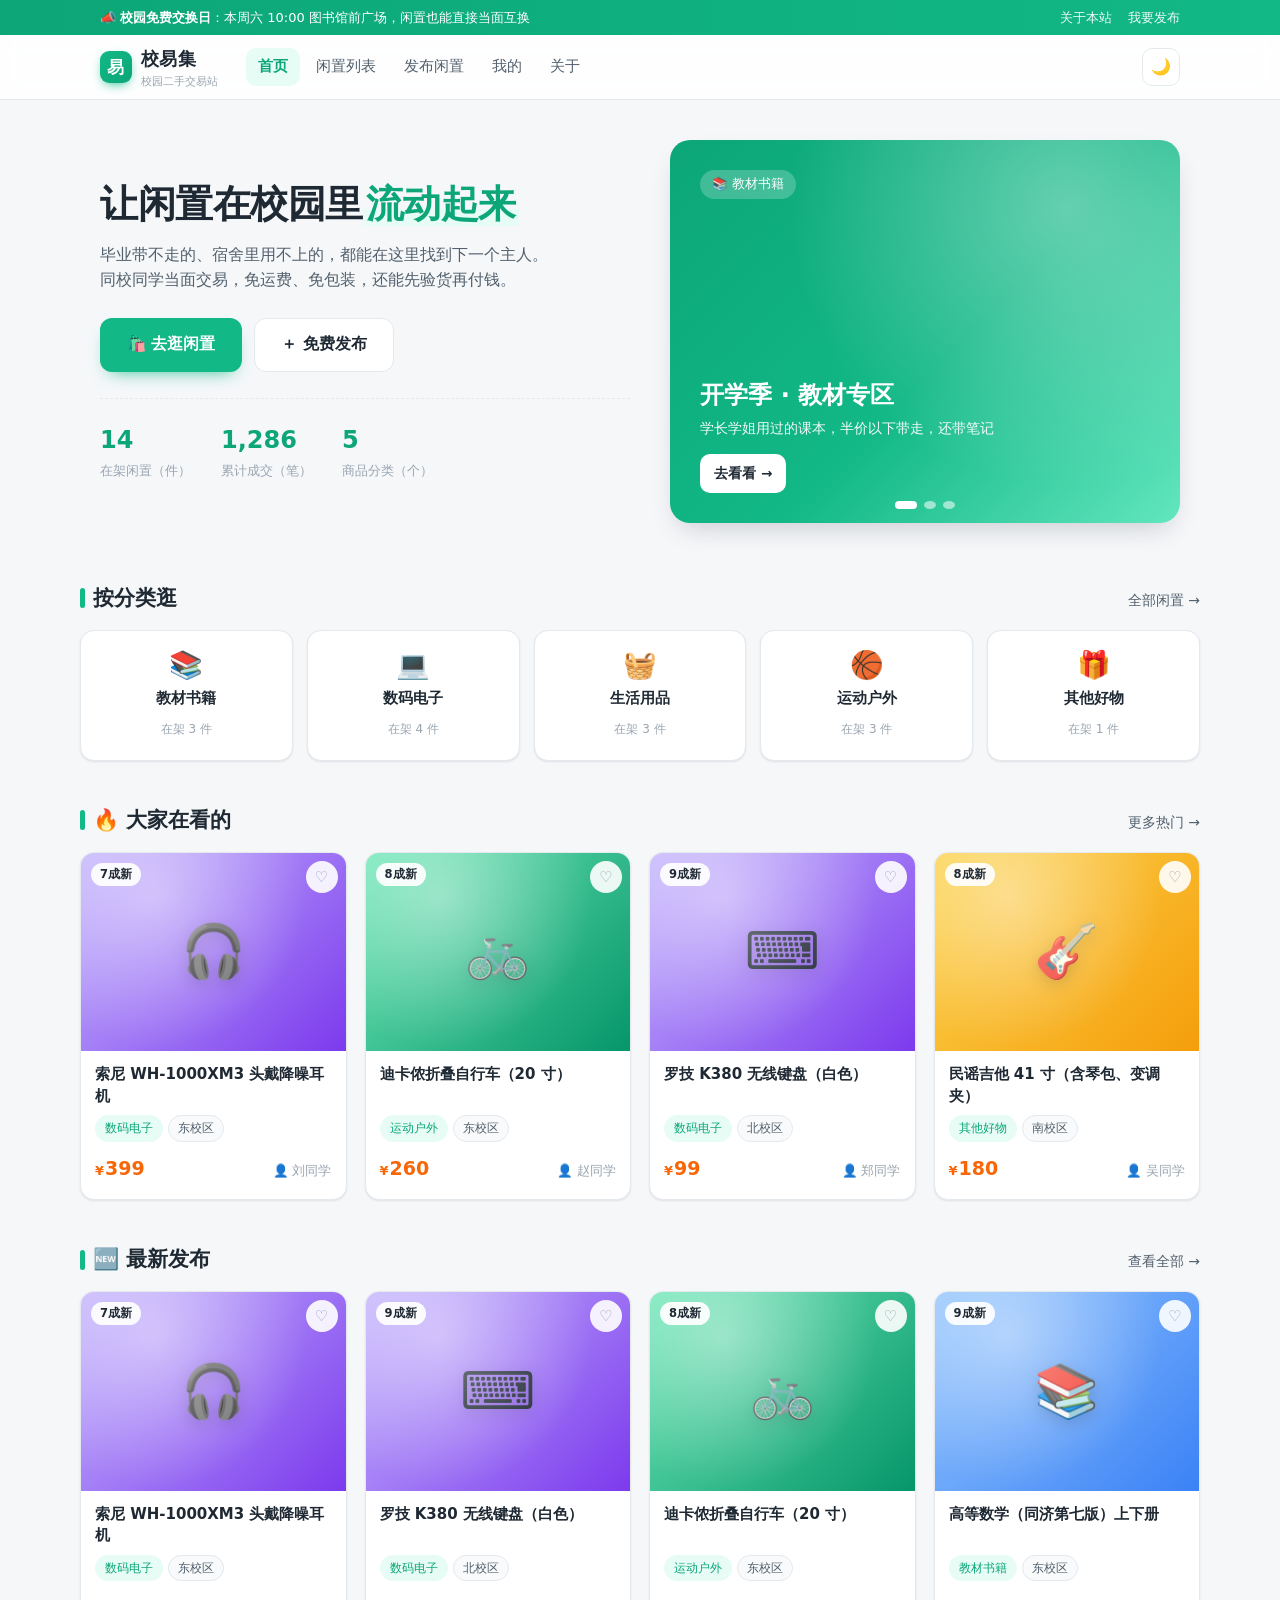
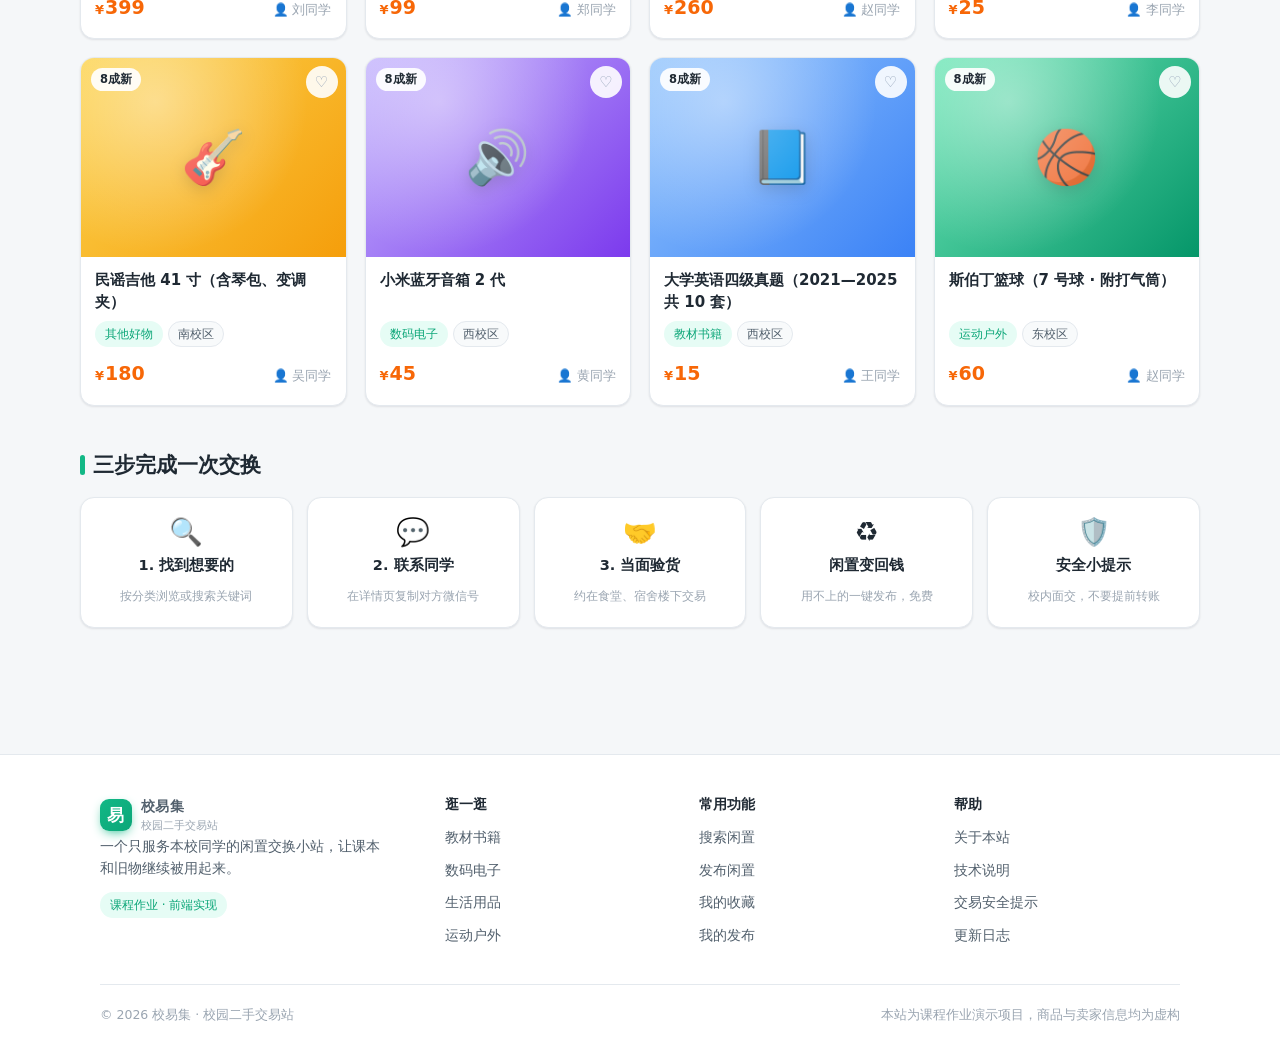
==== index.html @ 710a637f "初始提交：校易集 · 校园二手交易网站 纯前端校园闲置交换站点，原生 HTML5 + CSS3 + ES6，零依赖零构建。  - 6 个页面：首页 / 闲置列表 / 商品详情 / 发布闲置 / 我的 " ====
<!DOCTYPE html>
<html lang="zh-CN">
<head>
  <meta charset="UTF-8">
  <meta name="viewport" content="width=device-width, initial-scale=1">
  <title>校易集 · 校园二手交易站</title>
  <meta name="description" content="校易集是面向本校同学的闲置交换小站：教材书籍、数码电子、生活用品，同校面交，免运费、可当面试用。">
  <link rel="icon" href="data:image/svg+xml,<svg xmlns=%22http://www.w3.org/2000/svg%22 viewBox=%220 0 100 100%22><text y=%22.9em%22 font-size=%2290%22>♻️</text></svg>">
  <link rel="stylesheet" href="css/style.css">
</head>
<body data-page="index">

  <!-- ========== 顶部公告 ========== -->
  <div class="notice">
    <div class="container">
      <span>📣 <b>校园免费交换日</b>：本周六 10:00 图书馆前广场，闲置也能直接当面互换</span>
      <span class="notice-links">
        <a href="about.html">关于本站</a>
        <a href="publish.html">我要发布</a>
      </span>
    </div>
  </div>

  <!-- ========== 头部导航 ========== -->
  <header class="site-header">
    <div class="container">
      <a class="brand" href="index.html">
        <span class="brand-logo">易</span>
        <span>校易集<small>校园二手交易站</small></span>
      </a>
      <nav class="main-nav">
        <a href="index.html">首页</a>
        <a href="list.html">闲置列表</a>
        <a href="publish.html">发布闲置</a>
        <a href="mine.html">我的</a>
        <a href="about.html">关于</a>
      </nav>
      <div class="header-actions">
        <button class="icon-btn js-theme" title="切换深浅色">🌙</button>
        <button class="icon-btn nav-toggle" title="展开菜单">☰</button>
      </div>
    </div>
  </header>

  <main>
    <!-- ========== 首屏 ========== -->
    <div class="container">
      <section class="hero">
        <div>
          <h1>让闲置在校园里<span class="hl">流动起来</span></h1>
          <p class="lead">
            毕业带不走的、宿舍里用不上的，都能在这里找到下一个主人。
            同校同学当面交易，免运费、免包装，还能先验货再付钱。
          </p>
          <div class="hero-actions">
            <a class="btn btn-primary btn-lg" href="list.html">🛍️ 去逛闲置</a>
            <a class="btn btn-ghost btn-lg" href="publish.html">＋ 免费发布</a>
          </div>
          <div class="stats">
            <div>
              <div class="num js-count" id="statTotal" data-count="14">0</div>
              <div class="label">在架闲置（件）</div>
            </div>
            <div>
              <div class="num js-count" data-count="1286">0</div>
              <div class="label">累计成交（笔）</div>
            </div>
            <div>
              <div class="num js-count" data-count="5">0</div>
              <div class="label">商品分类（个）</div>
            </div>
          </div>
        </div>

        <!-- 轮播图 -->
        <div class="carousel" id="carousel">
          <div class="slides">
            <div class="slide s1">
              <span class="tag">📚 教材书籍</span>
              <h3>开学季 · 教材专区</h3>
              <p>学长学姐用过的课本，半价以下带走，还带笔记</p>
              <a class="btn btn-sm" href="list.html?cat=book">去看看 →</a>
            </div>
            <div class="slide s2">
              <span class="tag">💻 数码电子</span>
              <h3>毕业季 · 数码好物</h3>
              <p>耳机、键盘、音箱，都是还能用很久的东西</p>
              <a class="btn btn-sm" href="list.html?cat=digital">去看看 →</a>
            </div>
            <div class="slide s3">
              <span class="tag">🧺 生活用品</span>
              <h3>宿舍焕新 · 生活好物</h3>
              <p>台灯、收纳箱、保温杯，十几块就能改善生活</p>
              <a class="btn btn-sm" href="list.html?cat=life">去看看 →</a>
            </div>
          </div>
          <button class="carousel-btn prev" title="上一张">‹</button>
          <button class="carousel-btn next" title="下一张">›</button>
          <div class="dots">
            <button class="active" title="第 1 张"></button>
            <button title="第 2 张"></button>
            <button title="第 3 张"></button>
          </div>
        </div>
      </section>
    </div>

    <div class="container page">

      <!-- ========== 分类入口 ========== -->
      <section class="section">
        <div class="section-head">
          <h2>按分类逛</h2>
          <a class="more" href="list.html">全部闲置 →</a>
        </div>
        <div class="cat-grid" id="catGrid"></div>
      </section>

      <!-- ========== 热门闲置 ========== -->
      <section class="section">
        <div class="section-head">
          <h2>🔥 大家在看的</h2>
          <a class="more" href="list.html">更多热门 →</a>
        </div>
        <div class="card-grid" id="hotGrid"></div>
      </section>

      <!-- ========== 最新发布 ========== -->
      <section class="section">
        <div class="section-head">
          <h2>🆕 最新发布</h2>
          <a class="more" href="list.html?sort=newest">查看全部 →</a>
        </div>
        <div class="card-grid" id="freshGrid"></div>
      </section>

      <!-- ========== 使用说明 ========== -->
      <section class="section">
        <div class="section-head"><h2>三步完成一次交换</h2></div>
        <div class="cat-grid">
          <div class="cat-card"><span class="emoji">🔍</span><span class="name">1. 找到想要的</span><span class="count">按分类浏览或搜索关键词</span></div>
          <div class="cat-card"><span class="emoji">💬</span><span class="name">2. 联系同学</span><span class="count">在详情页复制对方微信号</span></div>
          <div class="cat-card"><span class="emoji">🤝</span><span class="name">3. 当面验货</span><span class="count">约在食堂、宿舍楼下交易</span></div>
          <div class="cat-card"><span class="emoji">♻️</span><span class="name">闲置变回钱</span><span class="count">用不上的一键发布，免费</span></div>
          <div class="cat-card"><span class="emoji">🛡️</span><span class="name">安全小提示</span><span class="count">校内面交，不要提前转账</span></div>
        </div>
      </section>
    </div>
  </main>

  <!-- ========== 页脚 ========== -->
  <footer class="site-footer">
    <div class="container">
      <div class="footer-grid">
        <div class="footer-about">
          <a class="brand" href="index.html">
            <span class="brand-logo">易</span>
            <span>校易集<small>校园二手交易站</small></span>
          </a>
          <p>一个只服务本校同学的闲置交换小站，让课本和旧物继续被用起来。</p>
          <span class="badge badge-brand">课程作业 · 前端实现</span>
        </div>
        <div>
          <h4>逛一逛</h4>
          <ul>
            <li><a href="list.html?cat=book">教材书籍</a></li>
            <li><a href="list.html?cat=digital">数码电子</a></li>
            <li><a href="list.html?cat=life">生活用品</a></li>
            <li><a href="list.html?cat=sport">运动户外</a></li>
          </ul>
        </div>
        <div>
          <h4>常用功能</h4>
          <ul>
            <li><a href="list.html">搜索闲置</a></li>
            <li><a href="publish.html">发布闲置</a></li>
            <li><a href="mine.html">我的收藏</a></li>
            <li><a href="mine.html">我的发布</a></li>
          </ul>
        </div>
        <div>
          <h4>帮助</h4>
          <ul>
            <li><a href="about.html">关于本站</a></li>
            <li><a href="about.html#tech">技术说明</a></li>
            <li><a href="about.html#tips">交易安全提示</a></li>
            <li><a href="about.html#log">更新日志</a></li>
          </ul>
        </div>
      </div>
      <div class="footer-bottom">
        <span>© <span class="js-year">2026</span> 校易集 · 校园二手交易站</span>
        <span>本站为课程作业演示项目，商品与卖家信息均为虚构</span>
      </div>
    </div>
  </footer>

  <script src="js/data.js"></script>
  <script src="js/app.js"></script>
</body>
</html>
---- css/style.css ----
/* ==========================================================
   校易集 · 校园二手交易站   公共样式表
   文件：css/style.css
   目录：
   01 设计变量 / 深浅主题    02 基础重置
   03 布局容器 / 通用组件    04 顶部公告条
   05 头部导航              06 按钮
   07 首页 Hero / 轮播       08 分类入口
   09 商品卡片              10 工具栏 / 筛选
   11 表单                  12 详情页
   13 弹窗 / 轻提示         14 页脚 / 返回顶部
   15 响应式（平板 / 手机）  16 动画
   ========================================================== */

/* ---------- 01 设计变量 / 深浅主题 ---------- */
:root {
  /* 品牌色：青绿色，呼应"闲置循环、环保" */
  --brand: #12b886;
  --brand-dark: #0ca678;
  --brand-soft: #e6fcf5;
  /* 点缀色：价格、强调按钮 */
  --accent: #f76707;
  --accent-soft: #fff4e6;

  /* 中性色 */
  --bg: #f5f7f9;
  --surface: #ffffff;
  --surface-2: #f8fafb;
  --text: #1f2933;
  --text-2: #52606d;
  --muted: #9aa5b1;
  --border: #e4e9ee;

  /* 圆角 / 阴影 / 间距 */
  --radius: 14px;
  --radius-sm: 10px;
  --radius-pill: 999px;
  --shadow-1: 0 1px 2px rgba(16, 24, 40, .06), 0 1px 3px rgba(16, 24, 40, .04);
  --shadow-2: 0 12px 28px -10px rgba(16, 24, 40, .22);
  --max: 1120px;

  /* 分类封面渐变 */
  --cov-book: linear-gradient(135deg, #93c5fd, #3b82f6);
  --cov-digital: linear-gradient(135deg, #c4b5fd, #7c3aed);
  --cov-life: linear-gradient(135deg, #fda4af, #f43f5e);
  --cov-sport: linear-gradient(135deg, #6ee7b7, #059669);
  --cov-misc: linear-gradient(135deg, #fcd34d, #f59e0b);
  --cov-default: linear-gradient(135deg, #cbd5e1, #94a3b8);

  --ease: cubic-bezier(.22, .61, .36, 1);
}

/* 深色主题：给 html 加 data-theme="dark" 即可整体换色 */
html[data-theme="dark"] {
  --brand: #20c997;
  --brand-dark: #12b886;
  --brand-soft: #10312a;
  --accent: #ff922b;
  --accent-soft: #3a2713;
  --bg: #0f1719;
  --surface: #172124;
  --surface-2: #1d2a2e;
  --text: #e7edf0;
  --text-2: #a9b6bd;
  --muted: #7d8b93;
  --border: #26343a;
  --shadow-1: 0 1px 2px rgba(0, 0, 0, .4);
  --shadow-2: 0 14px 30px -12px rgba(0, 0, 0, .65);
}

/* ---------- 02 基础重置 ---------- */
* { box-sizing: border-box; }

html { -webkit-text-size-adjust: 100%; }

body {
  margin: 0;
  background: var(--bg);
  color: var(--text);
  font-family: "PingFang SC", "Microsoft YaHei", "Hiragino Sans GB",
               "Segoe UI", system-ui, -apple-system, sans-serif;
  font-size: 15px;
  line-height: 1.65;
  transition: background-color .3s var(--ease), color .3s var(--ease);
}

img { max-width: 100%; display: block; }

a { color: inherit; text-decoration: none; }

h1, h2, h3, h4 { margin: 0; line-height: 1.3; font-weight: 700; }

p { margin: 0; }

ul { margin: 0; padding: 0; list-style: none; }

button, input, select, textarea { font: inherit; color: inherit; }

button { cursor: pointer; border: none; background: none; }

:focus-visible {
  outline: 2px solid var(--brand);
  outline-offset: 2px;
  border-radius: 6px;
}

::selection { background: var(--brand); color: #fff; }

/* ---------- 03 布局容器 / 通用组件 ---------- */
.container {
  width: 100%;
  max-width: var(--max);
  margin: 0 auto;
  padding: 0 20px;
}

.page { padding: 28px 0 60px; }

.section { margin-bottom: 46px; }

.section-head {
  display: flex;
  align-items: flex-end;
  justify-content: space-between;
  gap: 16px;
  margin-bottom: 18px;
}

.section-head h2 {
  font-size: 21px;
  display: flex;
  align-items: center;
  gap: 8px;
}

.section-head h2::before {
  content: "";
  width: 5px;
  height: 20px;
  border-radius: 3px;
  background: var(--brand);
}

.section-head .more {
  font-size: 14px;
  color: var(--text-2);
  transition: color .2s;
}

.section-head .more:hover { color: var(--brand); }

.sub { color: var(--text-2); font-size: 14px; }

.muted { color: var(--muted); }

.badge {
  display: inline-block;
  padding: 2px 9px;
  border-radius: var(--radius-pill);
  font-size: 12px;
  line-height: 1.7;
  background: var(--surface-2);
  color: var(--text-2);
  border: 1px solid var(--border);
}

.badge-brand { background: var(--brand-soft); color: var(--brand-dark); border-color: transparent; }
.badge-accent { background: var(--accent-soft); color: var(--accent); border-color: transparent; }

/* 面包屑 */
.breadcrumb {
  display: flex;
  flex-wrap: wrap;
  align-items: center;
  gap: 6px;
  font-size: 13.5px;
  color: var(--text-2);
  margin-bottom: 18px;
}

.breadcrumb a:hover { color: var(--brand); }
.breadcrumb .sep { color: var(--muted); }
.breadcrumb .current { color: var(--text); font-weight: 600; }

/* 页面标题区 */
.page-head { margin-bottom: 22px; }
.page-head h1 { font-size: 25px; margin-bottom: 6px; }

/* ---------- 04 顶部公告条 ---------- */
.notice {
  background: linear-gradient(90deg, var(--brand-dark), var(--brand));
  color: #fff;
  font-size: 13px;
}

.notice .container {
  display: flex;
  align-items: center;
  justify-content: space-between;
  gap: 12px;
  padding-top: 7px;
  padding-bottom: 7px;
}

.notice b { font-weight: 700; }
.notice .notice-links { display: flex; gap: 16px; opacity: .92; }
.notice .notice-links a:hover { text-decoration: underline; }

/* ---------- 05 头部导航 ---------- */
.site-header {
  position: sticky;
  top: 0;
  z-index: 50;
  background: color-mix(in srgb, var(--surface) 88%, transparent);
  backdrop-filter: saturate(1.4) blur(10px);
  border-bottom: 1px solid var(--border);
}

.site-header .container {
  display: flex;
  align-items: center;
  gap: 22px;
  height: 64px;
}

.brand {
  display: flex;
  align-items: center;
  gap: 9px;
  font-size: 18px;
  font-weight: 800;
  letter-spacing: .3px;
  white-space: nowrap;
}

.brand-logo {
  width: 32px;
  height: 32px;
  display: grid;
  place-items: center;
  border-radius: 9px;
  background: linear-gradient(135deg, var(--brand), var(--brand-dark));
  color: #fff;
  font-size: 17px;
  box-shadow: 0 4px 12px -4px var(--brand);
}

.brand small {
  display: block;
  font-size: 11px;
  font-weight: 500;
  color: var(--muted);
  letter-spacing: 0;
}

.main-nav {
  display: flex;
  align-items: center;
  gap: 4px;
  margin-left: 6px;
}

.main-nav a {
  position: relative;
  padding: 7px 12px;
  border-radius: var(--radius-sm);
  font-size: 14.5px;
  color: var(--text-2);
  transition: background-color .2s, color .2s;
}

.main-nav a:hover { color: var(--text); background: var(--surface-2); }

.main-nav a.active { color: var(--brand-dark); background: var(--brand-soft); font-weight: 600; }

.header-actions {
  display: flex;
  align-items: center;
  gap: 8px;
  margin-left: auto;
}

.icon-btn {
  width: 38px;
  height: 38px;
  display: grid;
  place-items: center;
  border-radius: var(--radius-sm);
  border: 1px solid var(--border);
  background: var(--surface);
  font-size: 16px;
  transition: transform .15s var(--ease), border-color .2s, background-color .2s;
}

.icon-btn:hover { border-color: var(--brand); background: var(--brand-soft); }
.icon-btn:active { transform: scale(.94); }

.nav-toggle { display: none; }

/* ---------- 06 按钮 ---------- */
.btn {
  display: inline-flex;
  align-items: center;
  justify-content: center;
  gap: 7px;
  padding: 10px 18px;
  border-radius: var(--radius-sm);
  font-size: 14.5px;
  font-weight: 600;
  border: 1px solid transparent;
  transition: transform .15s var(--ease), background-color .2s,
              border-color .2s, color .2s, box-shadow .2s;
}

.btn:active { transform: translateY(1px) scale(.99); }

.btn-primary {
  background: var(--brand);
  color: #fff;
  box-shadow: 0 8px 18px -10px var(--brand);
}

.btn-primary:hover { background: var(--brand-dark); }

.btn-ghost {
  background: var(--surface);
  border-color: var(--border);
  color: var(--text);
}

.btn-ghost:hover { border-color: var(--brand); color: var(--brand-dark); }

.btn-soft { background: var(--brand-soft); color: var(--brand-dark); }
.btn-soft:hover { background: var(--brand); color: #fff; }

.btn-lg { padding: 13px 26px; font-size: 15.5px; border-radius: 12px; }
.btn-sm { padding: 7px 13px; font-size: 13.5px; }
.btn-block { width: 100%; }
.btn[disabled] { opacity: .5; cursor: not-allowed; }

/* ---------- 07 首页 Hero / 轮播 ---------- */
.hero {
  display: grid;
  grid-template-columns: 1.02fr .98fr;
  gap: 40px;
  align-items: center;
  padding: 40px 0 34px;
}

.hero h1 {
  font-size: 38px;
  line-height: 1.25;
  letter-spacing: -.5px;
  margin-bottom: 14px;
}

.hero h1 .hl {
  color: var(--brand-dark);
  background: linear-gradient(transparent 62%, var(--brand-soft) 0);
  padding: 0 3px;
}

.hero .lead {
  font-size: 15.5px;
  color: var(--text-2);
  max-width: 46ch;
  margin-bottom: 24px;
}

.hero-actions { display: flex; flex-wrap: wrap; gap: 12px; margin-bottom: 26px; }

/* 首页数据统计 */
.stats {
  display: flex;
  gap: 30px;
  padding-top: 22px;
  border-top: 1px dashed var(--border);
}

.stats .num {
  font-size: 24px;
  font-weight: 800;
  color: var(--brand-dark);
  font-variant-numeric: tabular-nums;
}

.stats .num i { font-style: normal; font-size: 14px; margin-left: 1px; }
.stats .label { font-size: 13px; color: var(--muted); }

/* 轮播 */
.carousel {
  position: relative;
  border-radius: 20px;
  overflow: hidden;
  box-shadow: var(--shadow-2);
  background: var(--surface);
}

.slides { display: flex; transition: transform .55s var(--ease); }

.slide {
  min-width: 100%;
  aspect-ratio: 4 / 3;
  padding: 30px;
  display: flex;
  flex-direction: column;
  justify-content: flex-end;
  color: #fff;
  position: relative;
}

.slide::before {
  content: "";
  position: absolute;
  inset: 0;
  background: radial-gradient(circle at 78% 18%, rgba(255, 255, 255, .35), transparent 55%);
}

.slide > * { position: relative; }

.slide .tag {
  align-self: flex-start;
  padding: 4px 12px;
  border-radius: var(--radius-pill);
  background: rgba(255, 255, 255, .22);
  backdrop-filter: blur(4px);
  font-size: 12.5px;
  margin-bottom: auto;
}

.slide h3 { font-size: 24px; margin-bottom: 6px; }
.slide p { font-size: 14px; opacity: .94; margin-bottom: 14px; }

/* 这两个元素底色固定是白色，文字颜色也固定成深色，避免深色主题下白底白字看不见 */
.slide .btn { align-self: flex-start; background: #fff; color: #1f2933; }
.slide .btn:hover { background: rgba(255, 255, 255, .88); }

.s1 { background: linear-gradient(135deg, #0ca678, #12b886 55%, #63e6be); }
.s2 { background: linear-gradient(135deg, #4c6ef5, #7048e8 60%, #b197fc); }
.s3 { background: linear-gradient(135deg, #f76707, #f59f00 60%, #ffd43b); }

.carousel-btn {
  position: absolute;
  top: 50%;
  transform: translateY(-50%);
  width: 38px;
  height: 38px;
  border-radius: 50%;
  display: grid;
  place-items: center;
  background: rgba(255, 255, 255, .82);
  color: #1f2933;
  font-size: 17px;
  box-shadow: var(--shadow-1);
  opacity: 0;
  transition: opacity .25s, background-color .2s;
}

.carousel:hover .carousel-btn { opacity: 1; }
.carousel-btn:hover { background: #fff; }
.carousel-btn.prev { left: 12px; }
.carousel-btn.next { right: 12px; }

.dots {
  position: absolute;
  left: 0;
  right: 0;
  bottom: 14px;
  display: flex;
  justify-content: center;
  gap: 7px;
}

.dots button {
  width: 8px;
  height: 8px;
  border-radius: 50%;
  background: rgba(255, 255, 255, .55);
  transition: width .25s var(--ease), background-color .25s;
}

.dots button.active { width: 22px; border-radius: 4px; background: #fff; }

/* ---------- 08 分类入口 ---------- */
.cat-grid {
  display: grid;
  grid-template-columns: repeat(5, 1fr);
  gap: 14px;
}

.cat-card {
  display: flex;
  flex-direction: column;
  align-items: center;
  gap: 9px;
  padding: 20px 12px;
  background: var(--surface);
  border: 1px solid var(--border);
  border-radius: var(--radius);
  box-shadow: var(--shadow-1);
  transition: transform .2s var(--ease), box-shadow .2s, border-color .2s;
}

.cat-card:hover {
  transform: translateY(-4px);
  box-shadow: var(--shadow-2);
  border-color: color-mix(in srgb, var(--brand) 40%, var(--border));
}

.cat-card .emoji { font-size: 27px; line-height: 1; }
.cat-card .name { font-weight: 600; font-size: 14.5px; }
.cat-card .count { font-size: 12px; color: var(--muted); }

/* ---------- 09 商品卡片 ---------- */
.card-grid {
  display: grid;
  grid-template-columns: repeat(auto-fill, minmax(215px, 1fr));
  gap: 18px;
}

.p-card {
  position: relative;
  display: flex;
  flex-direction: column;
  background: var(--surface);
  border: 1px solid var(--border);
  border-radius: var(--radius);
  overflow: hidden;
  box-shadow: var(--shadow-1);
  transition: transform .22s var(--ease), box-shadow .22s, border-color .22s;
}

.p-card:hover {
  transform: translateY(-5px);
  box-shadow: var(--shadow-2);
  border-color: color-mix(in srgb, var(--brand) 35%, var(--border));
}

/* 封面：没有真实照片时用分类渐变色 + 图标 */
.p-cover {
  position: relative;
  aspect-ratio: 4 / 3;
  display: grid;
  place-items: center;
  background: var(--cov-default);
  overflow: hidden;
}

.p-cover::after {
  content: "";
  position: absolute;
  inset: 0;
  background: radial-gradient(circle at 28% 22%, rgba(255, 255, 255, .42), transparent 62%);
}

.p-cover .emoji {
  font-size: 52px;
  filter: drop-shadow(0 4px 8px rgba(0, 0, 0, .18));
  transition: transform .35s var(--ease);
}

.p-card:hover .p-cover .emoji { transform: scale(1.12) rotate(-4deg); }

.p-cover img { width: 100%; height: 100%; object-fit: cover; }

/* 分类封面底色。写成两个类名是为了权重高于后面 .detail-cover / .p-cover 的灰色兜底，
   否则详情页大图会被兜底色盖掉，变成一片灰。 */
.p-cover.cov-book, .detail-cover.cov-book { background: var(--cov-book); }
.p-cover.cov-digital, .detail-cover.cov-digital { background: var(--cov-digital); }
.p-cover.cov-life, .detail-cover.cov-life { background: var(--cov-life); }
.p-cover.cov-sport, .detail-cover.cov-sport { background: var(--cov-sport); }
.p-cover.cov-misc, .detail-cover.cov-misc { background: var(--cov-misc); }

.p-cover .cond {
  position: absolute;
  top: 10px;
  left: 10px;
  z-index: 2;
  padding: 2px 9px;
  border-radius: var(--radius-pill);
  background: rgba(255, 255, 255, .92);
  color: #1f2933;
  font-size: 11.5px;
  font-weight: 600;
}

/* 收藏小按钮 */
.fav-btn {
  position: absolute;
  top: 8px;
  right: 8px;
  z-index: 2;
  width: 32px;
  height: 32px;
  display: grid;
  place-items: center;
  border-radius: 50%;
  background: rgba(255, 255, 255, .9);
  font-size: 15px;
  color: #94a3b8;
  transition: transform .18s var(--ease), color .2s, background-color .2s;
}

.fav-btn:hover { transform: scale(1.1); background: #fff; }
.fav-btn.on { color: #f43f5e; }

.p-body { padding: 13px 14px 15px; display: flex; flex-direction: column; gap: 7px; flex: 1; }

.p-title {
  font-size: 15px;
  font-weight: 600;
  line-height: 1.45;
  display: -webkit-box;
  -webkit-line-clamp: 2;
  -webkit-box-orient: vertical;
  overflow: hidden;
  min-height: 44px;
}

.p-tags { display: flex; flex-wrap: wrap; gap: 5px; }

.p-foot {
  display: flex;
  align-items: baseline;
  justify-content: space-between;
  gap: 8px;
  margin-top: auto;
  padding-top: 4px;
}

.price { color: var(--accent); font-weight: 800; font-size: 19px; font-variant-numeric: tabular-nums; }
.price i { font-style: normal; font-size: 13px; margin-right: 1px; }
.price-old { font-size: 12.5px; color: var(--muted); text-decoration: line-through; }

.p-seller { font-size: 12.5px; color: var(--muted); display: flex; align-items: center; gap: 4px; }

.card-link { position: absolute; inset: 0; z-index: 1; }

/* 卡片底部附加的操作按钮（"我的"页面用）：要盖在整卡链接之上才点得动 */
.p-action {
  position: relative;
  z-index: 2;
  margin: 0 13px 13px;
  width: calc(100% - 26px);
}

/* ---------- 10 工具栏 / 筛选 ---------- */
.toolbar {
  display: flex;
  flex-wrap: wrap;
  align-items: center;
  gap: 12px;
  padding: 14px 16px;
  background: var(--surface);
  border: 1px solid var(--border);
  border-radius: var(--radius);
  box-shadow: var(--shadow-1);
  margin-bottom: 18px;
}

.search-box {
  display: flex;
  align-items: center;
  gap: 8px;
  flex: 1 1 230px;
  padding: 8px 13px;
  border: 1px solid var(--border);
  border-radius: var(--radius-sm);
  background: var(--surface-2);
  transition: border-color .2s, box-shadow .2s;
}

.search-box:focus-within {
  border-color: var(--brand);
  box-shadow: 0 0 0 3px var(--brand-soft);
}

.search-box input {
  flex: 1;
  border: none;
  background: none;
  outline: none;
  font-size: 14.5px;
}

.toolbar .select {
  padding: 9px 12px;
  border: 1px solid var(--border);
  border-radius: var(--radius-sm);
  background: var(--surface-2);
  font-size: 14px;
  outline: none;
  cursor: pointer;
}

.toolbar .select:focus { border-color: var(--brand); }

.switch { display: flex; align-items: center; gap: 7px; font-size: 13.5px; color: var(--text-2); cursor: pointer; }
.switch input { width: 16px; height: 16px; accent-color: var(--brand); cursor: pointer; }

.chips { display: flex; flex-wrap: wrap; gap: 8px; margin-bottom: 18px; }

.chip {
  padding: 7px 15px;
  border-radius: var(--radius-pill);
  border: 1px solid var(--border);
  background: var(--surface);
  font-size: 14px;
  color: var(--text-2);
  transition: all .2s var(--ease);
}

.chip:hover { border-color: var(--brand); color: var(--brand-dark); }

.chip.active {
  background: var(--brand);
  border-color: var(--brand);
  color: #fff;
  font-weight: 600;
  box-shadow: 0 6px 14px -8px var(--brand);
}

.list-info {
  display: flex;
  align-items: center;
  justify-content: space-between;
  gap: 12px;
  margin-bottom: 14px;
  font-size: 13.5px;
  color: var(--text-2);
}

.list-info b { color: var(--accent); font-size: 15px; }

/* 空状态 */
.empty {
  padding: 60px 20px;
  text-align: center;
  background: var(--surface);
  border: 1px dashed var(--border);
  border-radius: var(--radius);
  color: var(--text-2);
}

.empty .emoji { font-size: 42px; display: block; margin-bottom: 10px; }
.empty h3 { font-size: 17px; margin-bottom: 6px; color: var(--text); }
.empty p { margin-bottom: 16px; font-size: 14px; }

/* ---------- 11 表单 ---------- */
.form-card {
  background: var(--surface);
  border: 1px solid var(--border);
  border-radius: var(--radius);
  box-shadow: var(--shadow-1);
  padding: 26px;
  max-width: 720px;
}

.form-row { margin-bottom: 20px; }

.form-row > label {
  display: block;
  font-size: 14px;
  font-weight: 600;
  margin-bottom: 7px;
}

.form-row > label .req { color: var(--accent); margin-left: 3px; }

.form-row .hint { font-size: 12.5px; color: var(--muted); margin-top: 6px; }

.input, .textarea {
  width: 100%;
  padding: 11px 13px;
  border: 1px solid var(--border);
  border-radius: var(--radius-sm);
  background: var(--surface-2);
  outline: none;
  transition: border-color .2s, box-shadow .2s;
}

.textarea { min-height: 110px; resize: vertical; line-height: 1.6; }

.input:focus, .textarea:focus {
  border-color: var(--brand);
  box-shadow: 0 0 0 3px var(--brand-soft);
  background: var(--surface);
}

.form-row.invalid .input,
.form-row.invalid .textarea { border-color: #f43f5e; }

.error-msg {
  display: none;
  margin-top: 6px;
  font-size: 12.5px;
  color: #f43f5e;
}

.form-row.invalid .error-msg { display: block; }

.form-grid-2 { display: grid; grid-template-columns: 1fr 1fr; gap: 16px; }

.radio-group { display: flex; flex-wrap: wrap; gap: 9px; }

.radio-group label {
  display: flex;
  align-items: center;
  gap: 6px;
  padding: 8px 13px;
  border: 1px solid var(--border);
  border-radius: var(--radius-sm);
  background: var(--surface-2);
  font-size: 14px;
  cursor: pointer;
  transition: all .18s var(--ease);
}

.radio-group label:hover { border-color: var(--brand); }
.radio-group input { accent-color: var(--brand); }
.radio-group label:has(input:checked) {
  border-color: var(--brand);
  background: var(--brand-soft);
  color: var(--brand-dark);
  font-weight: 600;
}

.form-actions {
  display: flex;
  gap: 12px;
  border-top: 1px dashed var(--border);
  margin-top: 26px;
  padding-top: 20px;
}

/* ---------- 12 详情页 ---------- */
.detail {
  display: grid;
  grid-template-columns: 1.05fr .95fr;
  gap: 34px;
  align-items: start;
}

.detail-cover {
  position: relative;
  aspect-ratio: 4 / 3;
  border-radius: var(--radius);
  display: grid;
  place-items: center;
  background: var(--cov-default);
  overflow: hidden;
  box-shadow: var(--shadow-1);
}

.detail-cover::after {
  content: "";
  position: absolute;
  inset: 0;
  /* 左上角一点柔光、底部压一点暗，让大图有层次，不至于糊成一片灰 */
  background: radial-gradient(circle at 30% 22%, rgba(255, 255, 255, .26), transparent 58%),
              linear-gradient(180deg, transparent 55%, rgba(0, 0, 0, .12));
}

.detail-cover .emoji { font-size: 132px; filter: drop-shadow(0 10px 22px rgba(0, 0, 0, .3)); }
.detail-cover img { width: 100%; height: 100%; object-fit: cover; }

.detail-title { font-size: 26px; line-height: 1.35; margin-bottom: 12px; }

.price-box {
  display: flex;
  align-items: baseline;
  gap: 10px;
  padding: 16px 18px;
  border-radius: var(--radius);
  background: var(--accent-soft);
  margin-bottom: 18px;
}

.price-box .price { font-size: 32px; }

.spec-list {
  display: grid;
  grid-template-columns: repeat(2, 1fr);
  gap: 10px 16px;
  margin-bottom: 20px;
}

.spec-list li {
  display: flex;
  gap: 8px;
  font-size: 14px;
  padding: 9px 12px;
  background: var(--surface);
  border: 1px solid var(--border);
  border-radius: var(--radius-sm);
}

.spec-list .k { color: var(--muted); white-space: nowrap; }
.spec-list .v { font-weight: 600; }

.desc-box {
  padding: 16px 18px;
  background: var(--surface);
  border: 1px solid var(--border);
  border-radius: var(--radius);
  margin-bottom: 20px;
}

.desc-box h3 { font-size: 15px; margin-bottom: 8px; }
.desc-box p { color: var(--text-2); font-size: 14.5px; white-space: pre-line; }

.seller-card {
  display: flex;
  align-items: center;
  gap: 12px;
  padding: 14px 16px;
  background: var(--surface);
  border: 1px solid var(--border);
  border-radius: var(--radius);
  margin-bottom: 20px;
}

.avatar {
  width: 44px;
  height: 44px;
  border-radius: 50%;
  display: grid;
  place-items: center;
  font-size: 21px;
  background: var(--brand-soft);
}

.seller-card .name { font-weight: 700; }
.seller-card .meta { font-size: 12.5px; color: var(--muted); }

.detail-actions { display: flex; gap: 12px; flex-wrap: wrap; }

/* ---------- 13 弹窗 / 轻提示 ---------- */
.modal-mask {
  position: fixed;
  inset: 0;
  z-index: 200;
  display: none;
  place-items: center;
  padding: 20px;
  background: rgba(15, 23, 25, .5);
  backdrop-filter: blur(3px);
}

.modal-mask.show { display: grid; animation: fadeIn .22s var(--ease); }

.modal {
  width: 100%;
  max-width: 400px;
  background: var(--surface);
  border-radius: 18px;
  padding: 24px;
  box-shadow: 0 24px 60px -20px rgba(0, 0, 0, .45);
  animation: popIn .26s var(--ease);
}

.modal h3 { font-size: 18px; margin-bottom: 6px; }
.modal .modal-sub { font-size: 13.5px; color: var(--muted); margin-bottom: 18px; }

.contact-line {
  display: flex;
  align-items: center;
  justify-content: space-between;
  gap: 10px;
  padding: 12px 14px;
  background: var(--surface-2);
  border: 1px dashed var(--border);
  border-radius: var(--radius-sm);
  margin-bottom: 14px;
}

.contact-line .val { font-weight: 700; letter-spacing: .4px; }

.modal-actions { display: flex; gap: 10px; justify-content: flex-end; margin-top: 6px; }

.toast {
  position: fixed;
  left: 50%;
  bottom: 34px;
  z-index: 300;
  transform: translate(-50%, 24px);
  padding: 11px 20px;
  border-radius: var(--radius-pill);
  background: #1f2933;
  color: #fff;
  font-size: 14px;
  box-shadow: var(--shadow-2);
  opacity: 0;
  pointer-events: none;
  transition: opacity .25s, transform .3s var(--ease);
}

.toast.show { opacity: 1; transform: translate(-50%, 0); }

/* 返回顶部 */
.to-top {
  position: fixed;
  right: 24px;
  bottom: 26px;
  z-index: 60;
  width: 44px;
  height: 44px;
  display: grid;
  place-items: center;
  border-radius: 50%;
  background: var(--surface);
  border: 1px solid var(--border);
  box-shadow: var(--shadow-2);
  font-size: 18px;
  opacity: 0;
  transform: translateY(12px);
  pointer-events: none;
  transition: opacity .25s, transform .25s var(--ease), border-color .2s;
}

.to-top.show { opacity: 1; transform: none; pointer-events: auto; }
.to-top:hover { border-color: var(--brand); color: var(--brand-dark); }

/* ---------- 14 页脚 ---------- */
.site-footer {
  background: var(--surface);
  border-top: 1px solid var(--border);
  padding: 40px 0 26px;
  margin-top: 20px;
}

.footer-grid {
  display: grid;
  grid-template-columns: 1.4fr 1fr 1fr 1fr;
  gap: 28px;
  margin-bottom: 28px;
}

.footer-grid h4 { font-size: 14px; margin-bottom: 12px; }
.footer-grid li { margin-bottom: 8px; }
.footer-grid a { font-size: 13.5px; color: var(--text-2); transition: color .2s; }
.footer-grid a:hover { color: var(--brand-dark); }

.footer-about p { font-size: 13.5px; color: var(--text-2); max-width: 34ch; margin-bottom: 12px; }

.footer-bottom {
  display: flex;
  flex-wrap: wrap;
  gap: 8px;
  justify-content: space-between;
  padding-top: 20px;
  border-top: 1px solid var(--border);
  font-size: 12.5px;
  color: var(--muted);
}

/* ---------- 15 响应式 ---------- */
@media (max-width: 980px) {
  .hero { grid-template-columns: 1fr; gap: 30px; padding-top: 26px; }
  .hero h1 { font-size: 30px; }
  .detail { grid-template-columns: 1fr; gap: 26px; }
  .cat-grid { grid-template-columns: repeat(3, 1fr); }
  .footer-grid { grid-template-columns: 1fr 1fr; gap: 22px; }

  /* 小屏时导航收进抽屉 */
  .nav-toggle { display: grid; }
  .main-nav {
    position: absolute;
    top: 64px;
    left: 0;
    right: 0;
    flex-direction: column;
    align-items: stretch;
    gap: 2px;
    padding: 10px 16px 16px;
    background: var(--surface);
    border-bottom: 1px solid var(--border);
    box-shadow: var(--shadow-2);
    display: none;
  }
  .main-nav.open { display: flex; animation: fadeIn .2s var(--ease); }
  .main-nav a { padding: 11px 12px; }
}

@media (max-width: 620px) {
  body { font-size: 14.5px; }
  .container { padding: 0 15px; }
  .notice .notice-links { display: none; }
  .brand small { display: none; }
  .card-grid { grid-template-columns: repeat(2, 1fr); gap: 12px; }
  .p-cover .emoji { font-size: 38px; }
  .p-body { padding: 10px 11px 12px; }
  .p-title { font-size: 13.5px; min-height: 40px; }
  .price { font-size: 16.5px; }
  .cat-grid { grid-template-columns: repeat(2, 1fr); }
  .form-card { padding: 18px; }
  .form-grid-2 { grid-template-columns: 1fr; gap: 0; }
  .spec-list { grid-template-columns: 1fr; }
  .detail-cover .emoji { font-size: 76px; }
  .detail-title { font-size: 21px; }
  .stats { gap: 18px; }
  .stats .num { font-size: 20px; }
  .footer-grid { grid-template-columns: 1fr; }
  .to-top { right: 14px; bottom: 16px; }
}

/* ---------- 16 动画 ---------- */
@keyframes fadeIn {
  from { opacity: 0; }
  to { opacity: 1; }
}

@keyframes fadeUp {
  from { opacity: 0; transform: translateY(14px); }
  to { opacity: 1; transform: none; }
}

@keyframes popIn {
  from { opacity: 0; transform: scale(.94) translateY(8px); }
  to { opacity: 1; transform: none; }
}

/* 卡片依次淡入：JS 会给每张卡设置 --i 序号 */
.p-card { animation: fadeUp .45s var(--ease) backwards; animation-delay: calc(var(--i, 0) * 45ms); }

.fade-up { animation: fadeUp .5s var(--ease) backwards; }

@media (prefers-reduced-motion: reduce) {
  * { animation: none !important; transition: none !important; }
}
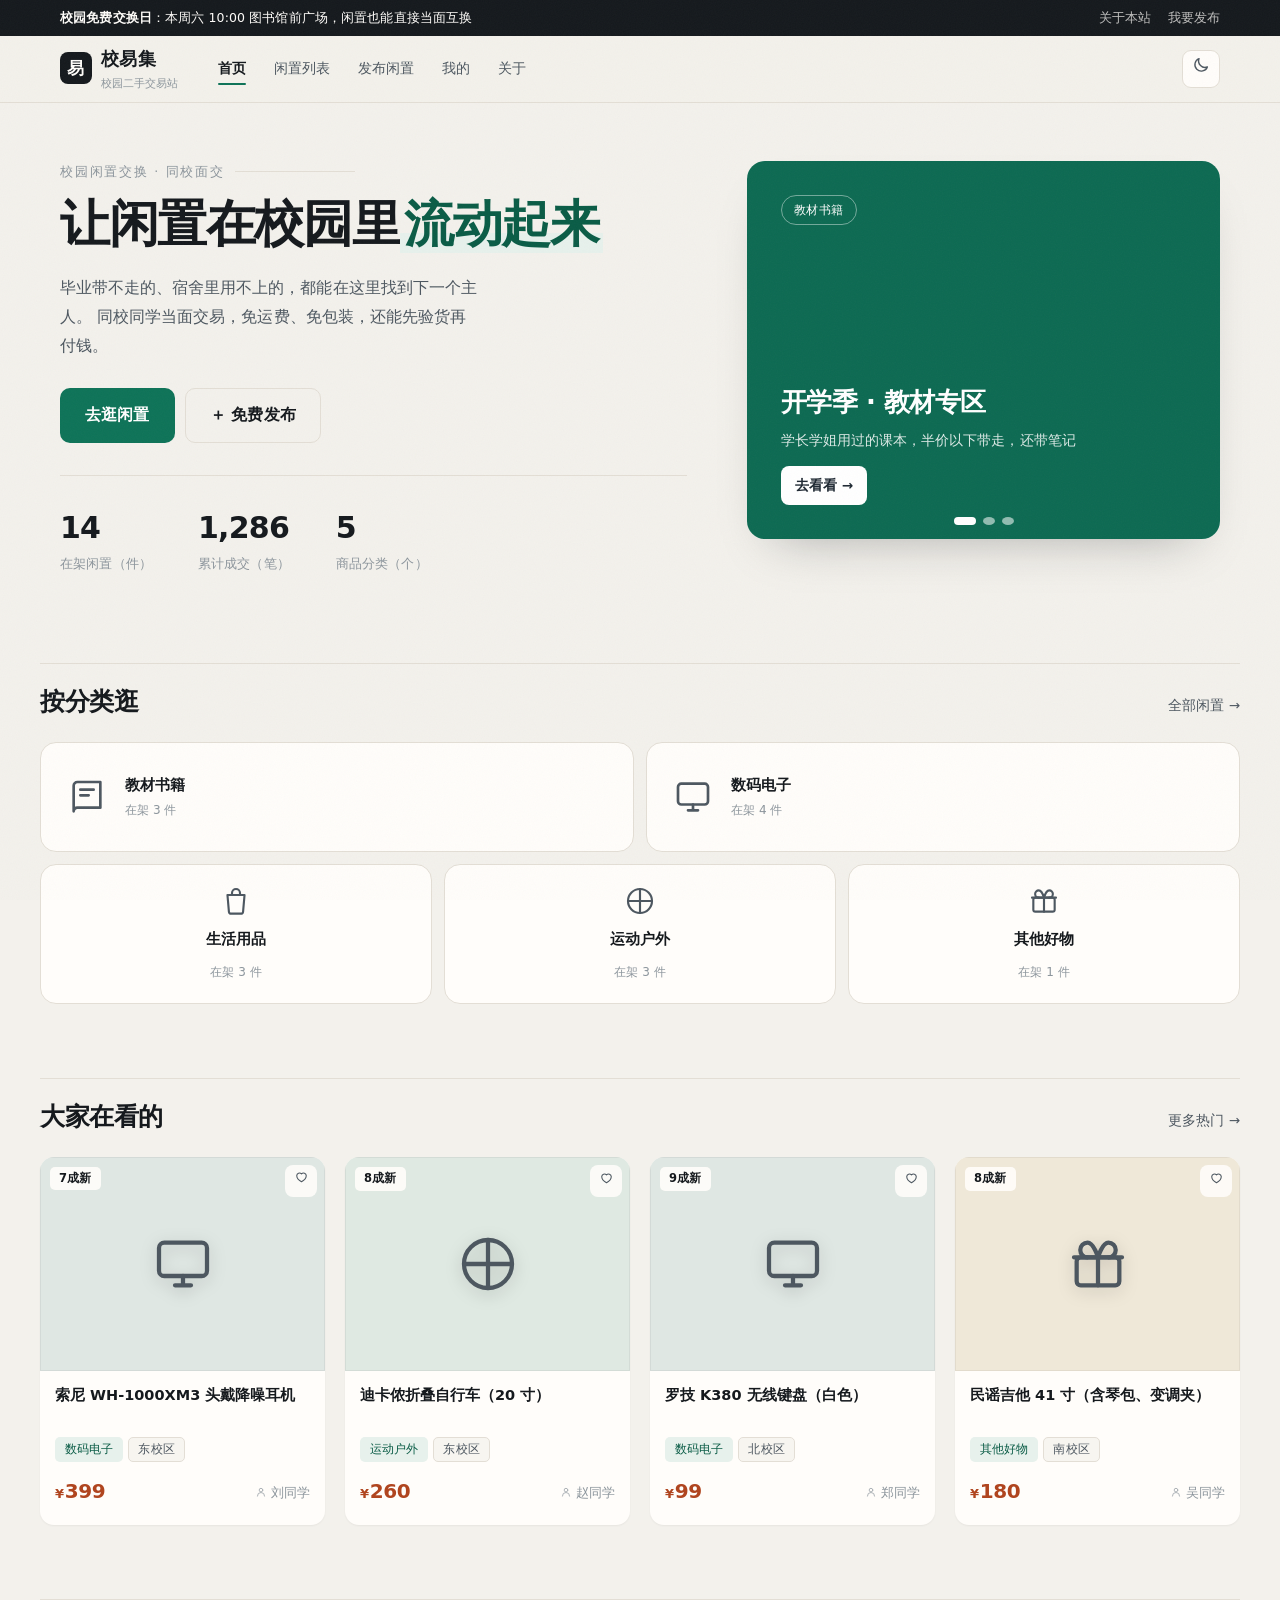
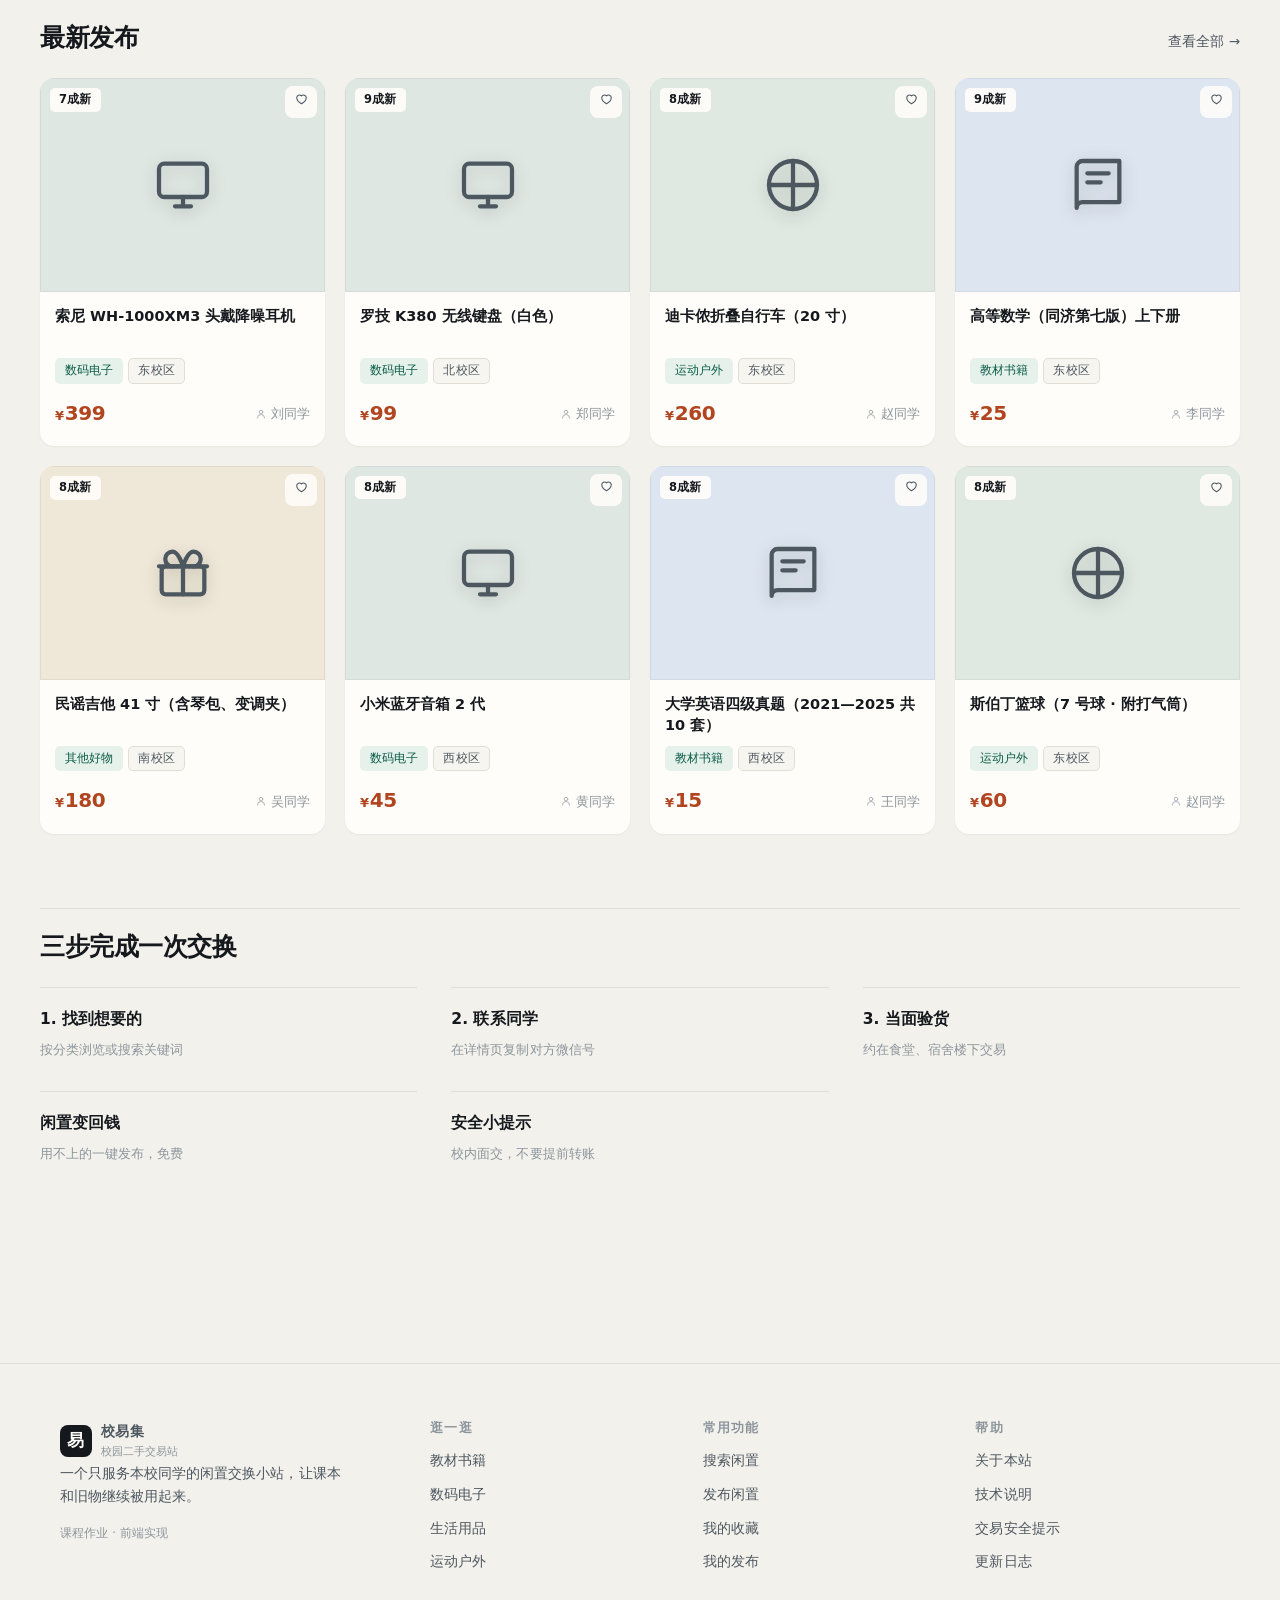
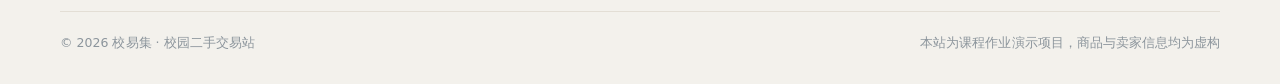
==== commit 917388d5: "视觉升级：统一设计语言，去掉 AI 模板感 底色换成暖纸底与近黑墨色，强调色由两个收敛为一个；分类图标与按钮 emoji 全部换成统一的线性图标；轮播、分类卡、商品卡去掉高饱和渐变和通用卡片套路，改用" ====
--- a/index.html
+++ b/index.html
@@ -5,7 +5,7 @@
   <meta name="viewport" content="width=device-width, initial-scale=1">
   <title>校易集 · 校园二手交易站</title>
   <meta name="description" content="校易集是面向本校同学的闲置交换小站：教材书籍、数码电子、生活用品，同校面交，免运费、可当面试用。">
-  <link rel="icon" href="data:image/svg+xml,<svg xmlns=%22http://www.w3.org/2000/svg%22 viewBox=%220 0 100 100%22><text y=%22.9em%22 font-size=%2290%22>♻️</text></svg>">
+  <link rel="icon" href="data:image/svg+xml,%3Csvg xmlns='http://www.w3.org/2000/svg' viewBox='0 0 64 64'%3E%3Crect width='64' height='64' rx='14' fill='%2315191d'/%3E%3Ctext x='32' y='44' font-size='36' font-family='sans-serif' font-weight='600' text-anchor='middle' fill='%23fffdfa'%3E易%3C/text%3E%3C/svg%3E">
   <link rel="stylesheet" href="css/style.css">
 </head>
 <body data-page="index">
@@ -13,7 +13,7 @@
   <!-- ========== 顶部公告 ========== -->
   <div class="notice">
     <div class="container">
-      <span>📣 <b>校园免费交换日</b>：本周六 10:00 图书馆前广场，闲置也能直接当面互换</span>
+      <span><b>校园免费交换日</b>：本周六 10:00 图书馆前广场，闲置也能直接当面互换</span>
       <span class="notice-links">
         <a href="about.html">关于本站</a>
         <a href="publish.html">我要发布</a>
@@ -47,13 +47,14 @@
     <div class="container">
       <section class="hero">
         <div>
+          <p class="eyebrow">校园闲置交换 · 同校面交</p>
           <h1>让闲置在校园里<span class="hl">流动起来</span></h1>
           <p class="lead">
             毕业带不走的、宿舍里用不上的，都能在这里找到下一个主人。
             同校同学当面交易，免运费、免包装，还能先验货再付钱。
           </p>
           <div class="hero-actions">
-            <a class="btn btn-primary btn-lg" href="list.html">🛍️ 去逛闲置</a>
+            <a class="btn btn-primary btn-lg" href="list.html">去逛闲置</a>
             <a class="btn btn-ghost btn-lg" href="publish.html">＋ 免费发布</a>
           </div>
           <div class="stats">
@@ -76,19 +77,19 @@
         <div class="carousel" id="carousel">
           <div class="slides">
             <div class="slide s1">
-              <span class="tag">📚 教材书籍</span>
+              <span class="tag">教材书籍</span>
               <h3>开学季 · 教材专区</h3>
               <p>学长学姐用过的课本，半价以下带走，还带笔记</p>
               <a class="btn btn-sm" href="list.html?cat=book">去看看 →</a>
             </div>
             <div class="slide s2">
-              <span class="tag">💻 数码电子</span>
+              <span class="tag">数码电子</span>
               <h3>毕业季 · 数码好物</h3>
               <p>耳机、键盘、音箱，都是还能用很久的东西</p>
               <a class="btn btn-sm" href="list.html?cat=digital">去看看 →</a>
             </div>
             <div class="slide s3">
-              <span class="tag">🧺 生活用品</span>
+              <span class="tag">生活用品</span>
               <h3>宿舍焕新 · 生活好物</h3>
               <p>台灯、收纳箱、保温杯，十几块就能改善生活</p>
               <a class="btn btn-sm" href="list.html?cat=life">去看看 →</a>
@@ -119,7 +120,7 @@
       <!-- ========== 热门闲置 ========== -->
       <section class="section">
         <div class="section-head">
-          <h2>🔥 大家在看的</h2>
+          <h2>大家在看的</h2>
           <a class="more" href="list.html">更多热门 →</a>
         </div>
         <div class="card-grid" id="hotGrid"></div>
@@ -128,7 +129,7 @@
       <!-- ========== 最新发布 ========== -->
       <section class="section">
         <div class="section-head">
-          <h2>🆕 最新发布</h2>
+          <h2>最新发布</h2>
           <a class="more" href="list.html?sort=newest">查看全部 →</a>
         </div>
         <div class="card-grid" id="freshGrid"></div>
--- a/css/style.css
+++ b/css/style.css
@@ -1128,3 +1128,582 @@
 @media (prefers-reduced-motion: reduce) {
   * { animation: none !important; transition: none !important; }
 }
+
+/* ==========================================================
+   17 视觉升级 · 2026-10-15
+   目标：去掉"AI 模板感"，向编辑部 / 产品官网的质感靠拢。
+   约束：不改 class 名、不改 DOM 结构与 JS，纯视觉层覆盖。
+   ========================================================== */
+
+/* ---------- 17.1 设计变量重定义 ---------- */
+:root {
+  /* 只保留一个强调色：深松绿。价格另用低饱和砖红，仅作价格信号 */
+  --brand: #0e7358;
+  --brand-dark: #0a5c46;
+  --brand-soft: #e7f1ec;
+  --accent: #b0451f;
+  --accent-soft: #f9ece6;
+
+  /* 暖纸底 + 近黑墨色，替代原来的冷灰 */
+  --bg: #f3f1ec;
+  --surface: #fffdfa;
+  --surface-2: #f7f5f0;
+  --text: #15191d;
+  --text-2: #4d5760;
+  --muted: #8c959c;
+  --border: #e3ded5;
+
+  --radius: 16px;
+  --radius-sm: 9px;
+  --shadow-1: 0 1px 1px rgba(21, 25, 29, .04), 0 2px 6px -3px rgba(21, 25, 29, .10);
+  --shadow-2: 0 24px 48px -28px rgba(21, 25, 29, .34);
+  --max: 1200px;
+
+  /* 分类底色改成低饱和"色纸"，不再用高饱和渐变 */
+  --cov-book: #dde5f0;
+  --cov-digital: #dfe7e3;
+  --cov-life: #f0e5de;
+  --cov-sport: #dfe9e2;
+  --cov-misc: #efe8d8;
+  --cov-default: #e8e6e0;
+}
+
+html[data-theme="dark"] {
+  --brand: #2fae86;
+  --brand-dark: #35bb90;
+  --brand-soft: #10261f;
+  --accent: #d9694a;
+  --accent-soft: #2a1a14;
+  --bg: #101315;
+  --surface: #171b1e;
+  --surface-2: #1d2226;
+  --text: #eceef0;
+  --text-2: #a8b0b6;
+  --muted: #7c858c;
+  --border: #262c31;
+  --cov-book: #232a35;
+  --cov-digital: #222a2b;
+  --cov-life: #2e2622;
+  --cov-sport: #212a25;
+  --cov-misc: #2d2921;
+  --cov-default: #24282b;
+}
+
+/* ---------- 17.2 字体与版面基础 ---------- */
+body {
+  font-family: "HarmonyOS Sans SC", "MiSans", "PingFang SC", "Source Han Sans SC",
+               "Microsoft YaHei", "Hiragino Sans GB", "Segoe UI", system-ui, sans-serif;
+  font-size: 15px;
+  line-height: 1.72;
+  letter-spacing: .002em;
+  text-rendering: optimizeLegibility;
+  -webkit-font-smoothing: antialiased;
+}
+
+h1, h2, h3, h4 { letter-spacing: -.012em; }
+
+p { text-wrap: pretty; }
+
+/* 极轻的纸感颗粒：压掉纯数字界面的"塑料感" */
+body::after {
+  content: "";
+  position: fixed;
+  inset: 0;
+  z-index: 9999;
+  pointer-events: none;
+  opacity: .035;
+  background-image: url("data:image/svg+xml,%3Csvg xmlns='http://www.w3.org/2000/svg' width='160' height='160'%3E%3Cfilter id='n'%3E%3CfeTurbulence type='fractalNoise' baseFrequency='.85' numOctaves='3'/%3E%3C/filter%3E%3Crect width='160' height='160' filter='url(%23n)'/%3E%3C/svg%3E");
+}
+
+.container { max-width: var(--max); }
+.page { padding: 40px 0 84px; }
+.section { margin-bottom: 74px; }
+
+/* ---------- 17.3 顶部公告条：改成安静的墨色条 ---------- */
+.notice {
+  background: var(--text);
+  color: var(--surface);
+  font-size: 12.5px;
+  letter-spacing: .01em;
+}
+.notice .notice-links { opacity: .72; }
+.notice .notice-links a:hover { color: var(--surface); }
+
+/* ---------- 17.4 头部导航 ---------- */
+.site-header {
+  background: color-mix(in srgb, var(--bg) 86%, transparent);
+  border-bottom: 1px solid var(--border);
+}
+
+.site-header .container { height: 66px; }
+
+.brand-logo {
+  border-radius: 8px;
+  background: var(--text);
+  color: var(--surface);
+  box-shadow: none;
+  font-weight: 600;
+}
+
+.main-nav a { font-size: 14px; border-radius: 6px; }
+.main-nav a:hover { background: transparent; color: var(--text); }
+
+.main-nav a.active {
+  background: transparent;
+  color: var(--text);
+  font-weight: 700;
+}
+
+.main-nav a.active::after {
+  content: "";
+  position: absolute;
+  left: 12px;
+  right: 12px;
+  bottom: 3px;
+  height: 2px;
+  border-radius: 2px;
+  background: var(--brand);
+}
+
+/* ---------- 17.5 按钮 ---------- */
+.btn { border-radius: 9px; font-weight: 600; }
+
+.btn-primary { background: var(--brand); box-shadow: none; }
+.btn-primary:hover { background: var(--brand-dark); transform: translateY(-1px); }
+
+.btn-ghost { background: transparent; border-color: var(--border); }
+.btn-ghost:hover { border-color: var(--text); color: var(--text); }
+
+.btn-soft { background: var(--brand-soft); }
+.btn-lg { padding: 13px 24px; border-radius: 10px; letter-spacing: .01em; }
+
+/* ---------- 17.6 首页首屏 ---------- */
+.hero {
+  grid-template-columns: 1.14fr .86fr;
+  gap: 60px;
+  align-items: start;
+  padding: 58px 0 48px;
+}
+
+.hero h1 {
+  font-size: clamp(34px, 3.9vw, 52px);
+  line-height: 1.14;
+  letter-spacing: -.028em;
+  font-weight: 800;
+  margin-bottom: 20px;
+  text-wrap: balance;
+}
+
+.hero h1 .hl {
+  color: var(--brand-dark);
+  background: linear-gradient(transparent 66%, var(--brand-soft) 0);
+  padding: 0 4px;
+}
+
+/* 标题上方的短标签，用来交代场景 */
+.eyebrow {
+  font-size: 12.5px;
+  letter-spacing: .14em;
+  color: var(--muted);
+  margin-bottom: 14px;
+  display: flex;
+  align-items: center;
+  gap: 10px;
+}
+
+.eyebrow::after {
+  content: "";
+  flex: 1;
+  height: 1px;
+  background: var(--border);
+  max-width: 120px;
+}
+
+.hero .lead {
+  font-size: 16px;
+  line-height: 1.82;
+  max-width: 43ch;
+  margin-bottom: 28px;
+}
+
+.hero-actions { gap: 10px; margin-bottom: 32px; }
+
+.stats {
+  gap: 46px;
+  padding-top: 26px;
+  border-top: 1px solid var(--border);
+}
+
+.stats .num {
+  font-size: 30px;
+  font-weight: 800;
+  letter-spacing: -.025em;
+  color: var(--text);
+}
+
+.stats .label { font-size: 12.5px; letter-spacing: .01em; }
+
+/* 轮播：去掉渐变和柔光，改用沉稳的纯色 */
+.carousel { border-radius: 18px; }
+.slides { transition: transform .6s var(--ease); }
+.slide { aspect-ratio: 5 / 4; padding: 34px; }
+.slide::before { display: none; }
+
+.s1 { background: #0d6a52; }
+.s2 { background: #2b3940; }
+.s3 { background: #8a5a3d; }
+
+.slide .tag {
+  background: transparent;
+  border: 1px solid rgba(255, 255, 255, .42);
+  backdrop-filter: none;
+  font-size: 12px;
+  letter-spacing: .04em;
+}
+
+.slide h3 { font-size: 26px; letter-spacing: -.02em; margin-bottom: 8px; }
+.slide p { font-size: 14px; opacity: .86; max-width: 34ch; }
+.slide .btn { border-radius: 8px; font-weight: 600; }
+
+.carousel-btn { width: 36px; height: 36px; background: rgba(255, 255, 255, .9); }
+
+/* ---------- 17.7 区块标题：去掉重复的绿色竖条，改用细分隔线 ---------- */
+.section-head {
+  align-items: baseline;
+  padding-top: 22px;
+  border-top: 1px solid var(--border);
+  margin-bottom: 24px;
+}
+
+.section-head h2 { font-size: 25px; font-weight: 700; letter-spacing: -.02em; }
+.section-head h2::before { display: none; }
+.section-head .more { font-size: 13.5px; }
+.section-head .more:hover { color: var(--text); }
+
+/* ---------- 17.8 分类入口：打破五等分，用 6 栏非对称网格 ---------- */
+#catGrid {
+  grid-template-columns: repeat(6, 1fr);
+  gap: 12px;
+}
+
+#catGrid .cat-card:nth-child(1),
+#catGrid .cat-card:nth-child(2) {
+  grid-column: span 3;
+  display: grid;
+  grid-template-columns: auto 1fr;
+  grid-template-rows: auto auto;
+  column-gap: 18px;
+  row-gap: 2px;
+  align-content: center;
+  justify-items: start;
+  text-align: left;
+  padding: 30px 26px;
+}
+
+#catGrid .cat-card:nth-child(1) .emoji,
+#catGrid .cat-card:nth-child(2) .emoji { grid-row: 1 / span 2; }
+
+#catGrid .cat-card:nth-child(n+3) { grid-column: span 2; }
+
+#catGrid .cat-card {
+  background: var(--surface);
+  border: 1px solid var(--border);
+  border-radius: var(--radius);
+  box-shadow: none;
+  gap: 10px;
+}
+
+#catGrid .cat-card:hover {
+  transform: translateY(-3px);
+  border-color: color-mix(in srgb, var(--brand) 45%, var(--border));
+  box-shadow: var(--shadow-1);
+}
+
+/* 用线性图标替换 emoji */
+#catGrid .cat-card .emoji,
+.p-cover .emoji,
+.detail-cover .emoji {
+  display: grid;
+  place-items: center;
+  font-size: 0;
+  line-height: 0;
+  color: var(--text-2);
+}
+
+#catGrid .cat-card .emoji::before,
+.p-cover .emoji::before,
+.detail-cover .emoji::before {
+  content: "";
+  display: block;
+  background-color: currentColor;
+  -webkit-mask-image: var(--ico);
+  mask-image: var(--ico);
+  -webkit-mask-repeat: no-repeat;
+  mask-repeat: no-repeat;
+  -webkit-mask-position: center;
+  mask-position: center;
+  -webkit-mask-size: contain;
+  mask-size: contain;
+  transition: color .2s;
+}
+
+#catGrid .cat-card .emoji::before { width: 32px; height: 32px; }
+#catGrid .cat-card:nth-child(1) .emoji::before,
+#catGrid .cat-card:nth-child(2) .emoji::before { width: 40px; height: 40px; }
+#catGrid .cat-card:hover .emoji { color: var(--brand); }
+
+.p-cover .emoji::before { width: 64px; height: 64px; }
+.detail-cover .emoji::before { width: 168px; height: 168px; }
+
+/* 五个分类的图标（24 网格线性图标，用 mask 描边） */
+#catGrid .cat-card[href*="cat=book"],
+.p-cover.cov-book,
+.detail-cover.cov-book {
+  --ico: url("data:image/svg+xml,%3Csvg xmlns='http://www.w3.org/2000/svg' viewBox='0 0 24 24' fill='none' stroke='%23000' stroke-width='1.6' stroke-linecap='round' stroke-linejoin='round'%3E%3Cpath d='M4 5.2A2.2 2.2 0 0 1 6.2 3H20v15.4H6.2A2.2 2.2 0 0 0 4 20.6z'/%3E%3Cpath d='M8 7.6h8M8 11h5'/%3E%3C/svg%3E");
+}
+
+#catGrid .cat-card[href*="cat=digital"],
+.p-cover.cov-digital,
+.detail-cover.cov-digital {
+  --ico: url("data:image/svg+xml,%3Csvg xmlns='http://www.w3.org/2000/svg' viewBox='0 0 24 24' fill='none' stroke='%23000' stroke-width='1.6' stroke-linecap='round' stroke-linejoin='round'%3E%3Crect x='3' y='4' width='18' height='12.5' rx='2'/%3E%3Cpath d='M9 20h6M12 16.5V20'/%3E%3C/svg%3E");
+}
+
+#catGrid .cat-card[href*="cat=life"],
+.p-cover.cov-life,
+.detail-cover.cov-life {
+  --ico: url("data:image/svg+xml,%3Csvg xmlns='http://www.w3.org/2000/svg' viewBox='0 0 24 24' fill='none' stroke='%23000' stroke-width='1.6' stroke-linecap='round' stroke-linejoin='round'%3E%3Cpath d='M5.6 7.5h12.8l-1.1 12.6a1.6 1.6 0 0 1-1.6 1.4H8.3a1.6 1.6 0 0 1-1.6-1.4z'/%3E%3Cpath d='M9 7.5V6a3 3 0 0 1 6 0v1.5'/%3E%3C/svg%3E");
+}
+
+#catGrid .cat-card[href*="cat=sport"],
+.p-cover.cov-sport,
+.detail-cover.cov-sport {
+  --ico: url("data:image/svg+xml,%3Csvg xmlns='http://www.w3.org/2000/svg' viewBox='0 0 24 24' fill='none' stroke='%23000' stroke-width='1.6' stroke-linecap='round' stroke-linejoin='round'%3E%3Ccircle cx='12' cy='12' r='9'/%3E%3Cpath d='M12 3v18M3 12h18'/%3E%3C/svg%3E");
+}
+
+#catGrid .cat-card[href*="cat=misc"],
+.p-cover.cov-misc,
+.detail-cover.cov-misc {
+  --ico: url("data:image/svg+xml,%3Csvg xmlns='http://www.w3.org/2000/svg' viewBox='0 0 24 24' fill='none' stroke='%23000' stroke-width='1.6' stroke-linecap='round' stroke-linejoin='round'%3E%3Crect x='4' y='9.5' width='16' height='10.5' rx='1.5'/%3E%3Cpath d='M3 9.5h18M12 9.5V20'/%3E%3Cpath d='M12 9.5S10.4 4 8.1 4a2.1 2.1 0 0 0 0 5.5M12 9.5S13.6 4 15.9 4a2.1 2.1 0 0 1 0 5.5'/%3E%3C/svg%3E");
+}
+
+/* 静态卡片（首页"三步"、关于页功能表）：去掉 emoji 和卡片壳，做成编辑部式文字栏 */
+.cat-card .emoji { display: none; }
+
+.cat-grid:not(#catGrid) {
+  grid-template-columns: repeat(3, 1fr);
+  gap: 30px 34px;
+}
+
+.cat-grid:not(#catGrid) .cat-card {
+  align-items: flex-start;
+  text-align: left;
+  gap: 6px;
+  padding: 18px 0 0;
+  background: transparent;
+  border: 0;
+  border-top: 1px solid var(--border);
+  border-radius: 0;
+  box-shadow: none;
+}
+
+.cat-grid:not(#catGrid) .cat-card:hover { transform: none; border-color: var(--text); }
+
+.cat-grid:not(#catGrid) .cat-card .name { font-size: 15.5px; }
+.cat-grid:not(#catGrid) .cat-card .count { font-size: 13px; line-height: 1.7; }
+
+/* ---------- 17.9 商品卡片 ---------- */
+.card-grid { grid-template-columns: repeat(auto-fill, minmax(228px, 1fr)); gap: 20px; }
+
+.p-card {
+  border: 0;
+  border-radius: 14px;
+  box-shadow: 0 1px 2px rgba(21, 25, 29, .05);
+}
+
+.p-card:hover {
+  transform: translateY(-4px);
+  border-color: transparent;
+  box-shadow: 0 22px 36px -24px rgba(21, 25, 29, .45);
+}
+
+.p-cover { box-shadow: inset 0 0 0 1px rgba(21, 25, 29, .06); }
+.p-cover::after { display: none; }
+.p-card:hover .p-cover .emoji { transform: none; }
+
+.p-cover .emoji { transition: transform .35s var(--ease); }
+.p-card:hover .p-cover .emoji::before { transform: scale(1.06); }
+
+.p-cover .cond {
+  background: rgba(255, 253, 250, .9);
+  color: var(--text);
+  border-radius: 5px;
+  font-weight: 600;
+  letter-spacing: .02em;
+  backdrop-filter: blur(6px);
+}
+
+.fav-btn {
+  border-radius: 8px;
+  background: rgba(255, 253, 250, .86);
+  backdrop-filter: blur(6px);
+}
+
+/* 卡片右上角的收藏按钮：文字是 ♥ / ♡，统一换成同款心形图标 */
+.fav-btn { font-size: 0; color: var(--text-2); }
+
+.fav-btn::before {
+  content: "";
+  width: 15px;
+  height: 15px;
+  background-color: currentColor;
+  -webkit-mask-repeat: no-repeat;
+  mask-repeat: no-repeat;
+  -webkit-mask-position: center;
+  mask-position: center;
+  -webkit-mask-size: contain;
+  mask-size: contain;
+  -webkit-mask-image: url("data:image/svg+xml,%3Csvg xmlns='http://www.w3.org/2000/svg' viewBox='0 0 24 24' fill='none' stroke='%23000' stroke-width='1.7' stroke-linejoin='round'%3E%3Cpath d='M12 20.5S4.4 15.7 4.4 10.6A4.4 4.4 0 0 1 12 7.8a4.4 4.4 0 0 1 7.6 2.8c0 5.1-7.6 9.9-7.6 9.9z'/%3E%3C/svg%3E");
+  mask-image: url("data:image/svg+xml,%3Csvg xmlns='http://www.w3.org/2000/svg' viewBox='0 0 24 24' fill='none' stroke='%23000' stroke-width='1.7' stroke-linejoin='round'%3E%3Cpath d='M12 20.5S4.4 15.7 4.4 10.6A4.4 4.4 0 0 1 12 7.8a4.4 4.4 0 0 1 7.6 2.8c0 5.1-7.6 9.9-7.6 9.9z'/%3E%3C/svg%3E");
+}
+
+.fav-btn.on { color: #c8433a; }
+
+.fav-btn.on::before {
+  -webkit-mask-image: url("data:image/svg+xml,%3Csvg xmlns='http://www.w3.org/2000/svg' viewBox='0 0 24 24' fill='%23000'%3E%3Cpath d='M12 20.5S4.4 15.7 4.4 10.6A4.4 4.4 0 0 1 12 7.8a4.4 4.4 0 0 1 7.6 2.8c0 5.1-7.6 9.9-7.6 9.9z'/%3E%3C/svg%3E");
+  mask-image: url("data:image/svg+xml,%3Csvg xmlns='http://www.w3.org/2000/svg' viewBox='0 0 24 24' fill='%23000'%3E%3Cpath d='M12 20.5S4.4 15.7 4.4 10.6A4.4 4.4 0 0 1 12 7.8a4.4 4.4 0 0 1 7.6 2.8c0 5.1-7.6 9.9-7.6 9.9z'/%3E%3C/svg%3E");
+}
+
+.p-body { padding: 14px 15px 16px; gap: 8px; }
+.p-title { font-size: 14.5px; line-height: 1.5; letter-spacing: 0; }
+.price { font-size: 20px; letter-spacing: -.02em; }
+.badge { border-radius: 5px; font-size: 11.5px; letter-spacing: .01em; }
+
+/* 卖家名前面的小人图标（原来是 👤） */
+.p-seller::before {
+  content: "";
+  flex: 0 0 auto;
+  width: 12px;
+  height: 12px;
+  background-color: currentColor;
+  opacity: .75;
+  -webkit-mask-repeat: no-repeat;
+  mask-repeat: no-repeat;
+  -webkit-mask-position: center;
+  mask-position: center;
+  -webkit-mask-size: contain;
+  mask-size: contain;
+  -webkit-mask-image: url("data:image/svg+xml,%3Csvg xmlns='http://www.w3.org/2000/svg' viewBox='0 0 24 24' fill='none' stroke='%23000' stroke-width='1.9' stroke-linecap='round'%3E%3Ccircle cx='12' cy='8.2' r='3.6'/%3E%3Cpath d='M4.8 20.2a7.2 7.2 0 0 1 14.4 0'/%3E%3C/svg%3E");
+  mask-image: url("data:image/svg+xml,%3Csvg xmlns='http://www.w3.org/2000/svg' viewBox='0 0 24 24' fill='none' stroke='%23000' stroke-width='1.9' stroke-linecap='round'%3E%3Ccircle cx='12' cy='8.2' r='3.6'/%3E%3Cpath d='M4.8 20.2a7.2 7.2 0 0 1 14.4 0'/%3E%3C/svg%3E");
+}
+
+/* ---------- 17.10 工具栏 / 表单 / 详情（跟随新变量收敛） ---------- */
+.toolbar, .form-card, .desc-box, .seller-card, .spec-list li, .detail-cover {
+  border-radius: var(--radius);
+  box-shadow: none;
+}
+
+.chip { border-radius: 8px; }
+.chip.active { box-shadow: none; }
+.chip:hover { border-color: var(--text); color: var(--text); }
+
+.search-box { border-radius: 8px; }
+.search-box:focus-within { box-shadow: 0 0 0 3px var(--brand-soft); }
+
+.price-box { border-radius: var(--radius); }
+.price-box .price { font-size: 30px; letter-spacing: -.025em; }
+
+.empty { border-radius: var(--radius); }
+.modal { border-radius: 16px; }
+.contact-line { border-radius: 8px; }
+.toast { background: var(--text); border-radius: 8px; }
+
+/* ---------- 17.11 页脚 ---------- */
+.site-footer {
+  background: transparent;
+  border-top: 1px solid var(--border);
+  padding: 56px 0 30px;
+  margin-top: 40px;
+}
+
+.footer-grid h4 {
+  font-size: 12.5px;
+  letter-spacing: .09em;
+  color: var(--muted);
+  font-weight: 600;
+}
+
+.footer-grid a:hover { color: var(--text); }
+.footer-about .badge { border: 0; background: transparent; padding: 0; color: var(--muted); }
+
+/* ---------- 17.12 深色主题微调 ---------- */
+/* 搜索框、主题按钮里的 emoji 换成同款线性图标（按钮文字由 JS 写入，用遮罩盖住） */
+.search-box::before {
+  content: "";
+  flex: 0 0 auto;
+  width: 15px;
+  height: 15px;
+  background-color: var(--muted);
+  -webkit-mask-image: url("data:image/svg+xml,%3Csvg xmlns='http://www.w3.org/2000/svg' viewBox='0 0 24 24' fill='none' stroke='%23000' stroke-width='1.9' stroke-linecap='round'%3E%3Ccircle cx='11' cy='11' r='7'/%3E%3Cpath d='M20.2 20.2l-4.4-4.4'/%3E%3C/svg%3E");
+  mask-image: url("data:image/svg+xml,%3Csvg xmlns='http://www.w3.org/2000/svg' viewBox='0 0 24 24' fill='none' stroke='%23000' stroke-width='1.9' stroke-linecap='round'%3E%3Ccircle cx='11' cy='11' r='7'/%3E%3Cpath d='M20.2 20.2l-4.4-4.4'/%3E%3C/svg%3E");
+  -webkit-mask-repeat: no-repeat;
+  mask-repeat: no-repeat;
+  -webkit-mask-size: contain;
+  mask-size: contain;
+}
+
+.icon-btn.js-theme,
+.icon-btn.nav-toggle { font-size: 0; }
+
+.js-theme::before,
+.nav-toggle::before {
+  content: "";
+  width: 18px;
+  height: 18px;
+  background-color: var(--text-2);
+  -webkit-mask-repeat: no-repeat;
+  mask-repeat: no-repeat;
+  -webkit-mask-position: center;
+  mask-position: center;
+  -webkit-mask-size: contain;
+  mask-size: contain;
+  -webkit-mask-image: url("data:image/svg+xml,%3Csvg xmlns='http://www.w3.org/2000/svg' viewBox='0 0 24 24' fill='none' stroke='%23000' stroke-width='1.8' stroke-linecap='round' stroke-linejoin='round'%3E%3Cpath d='M20.5 14.6A8.6 8.6 0 0 1 9.4 3.5a8.6 8.6 0 1 0 11.1 11.1z'/%3E%3C/svg%3E");
+  mask-image: url("data:image/svg+xml,%3Csvg xmlns='http://www.w3.org/2000/svg' viewBox='0 0 24 24' fill='none' stroke='%23000' stroke-width='1.8' stroke-linecap='round' stroke-linejoin='round'%3E%3Cpath d='M20.5 14.6A8.6 8.6 0 0 1 9.4 3.5a8.6 8.6 0 1 0 11.1 11.1z'/%3E%3C/svg%3E");
+}
+
+/* 深色主题下，同一个按钮换成太阳，和原来 emoji 的语义保持一致 */
+html[data-theme="dark"] .js-theme::before {
+  -webkit-mask-image: url("data:image/svg+xml,%3Csvg xmlns='http://www.w3.org/2000/svg' viewBox='0 0 24 24' fill='none' stroke='%23000' stroke-width='1.8' stroke-linecap='round'%3E%3Ccircle cx='12' cy='12' r='4.2'/%3E%3Cpath d='M12 2.6v2.1M12 19.3v2.1M2.6 12h2.1M19.3 12h2.1M5.3 5.3l1.5 1.5M17.2 17.2l1.5 1.5M18.7 5.3l-1.5 1.5M6.8 17.2l-1.5 1.5'/%3E%3C/svg%3E");
+  mask-image: url("data:image/svg+xml,%3Csvg xmlns='http://www.w3.org/2000/svg' viewBox='0 0 24 24' fill='none' stroke='%23000' stroke-width='1.8' stroke-linecap='round'%3E%3Ccircle cx='12' cy='12' r='4.2'/%3E%3Cpath d='M12 2.6v2.1M12 19.3v2.1M2.6 12h2.1M19.3 12h2.1M5.3 5.3l1.5 1.5M17.2 17.2l1.5 1.5M18.7 5.3l-1.5 1.5M6.8 17.2l-1.5 1.5'/%3E%3C/svg%3E");
+}
+
+html[data-theme="dark"] .p-card { box-shadow: 0 1px 2px rgba(0, 0, 0, .5); }
+html[data-theme="dark"] .p-cover { box-shadow: inset 0 0 0 1px rgba(255, 255, 255, .05); }
+html[data-theme="dark"] .p-cover .cond { background: rgba(23, 27, 30, .86); color: var(--text); }
+html[data-theme="dark"] .fav-btn { background: rgba(23, 27, 30, .8); }
+html[data-theme="dark"] .notice { background: #0a0d0f; color: var(--text); }
+html[data-theme="dark"] .brand-logo { background: var(--surface-2); color: var(--text); }
+
+/* ---------- 17.13 响应式（沿用原有断点，补齐新规则） ---------- */
+@media (max-width: 980px) {
+  .hero { grid-template-columns: 1fr; gap: 36px; padding-top: 34px; }
+  .hero h1 { font-size: 34px; }
+  .stats { gap: 32px; }
+  #catGrid { grid-template-columns: repeat(2, 1fr); }
+  #catGrid .cat-card,
+  #catGrid .cat-card:nth-child(1),
+  #catGrid .cat-card:nth-child(2),
+  #catGrid .cat-card:nth-child(n+3) { grid-column: span 1; padding: 22px 16px; }
+  .cat-grid:not(#catGrid) { grid-template-columns: repeat(2, 1fr); }
+  .section { margin-bottom: 56px; }
+}
+
+@media (max-width: 620px) {
+  .section-head { padding-top: 16px; }
+  .section-head h2 { font-size: 20px; }
+  .hero h1 { font-size: 29px; }
+  .hero .lead { font-size: 15px; }
+  .stats { gap: 20px; padding-top: 20px; }
+  .stats .num { font-size: 22px; }
+  .cat-grid:not(#catGrid) { grid-template-columns: 1fr; gap: 22px; }
+  .p-cover .emoji::before { width: 44px; height: 44px; }
+}
